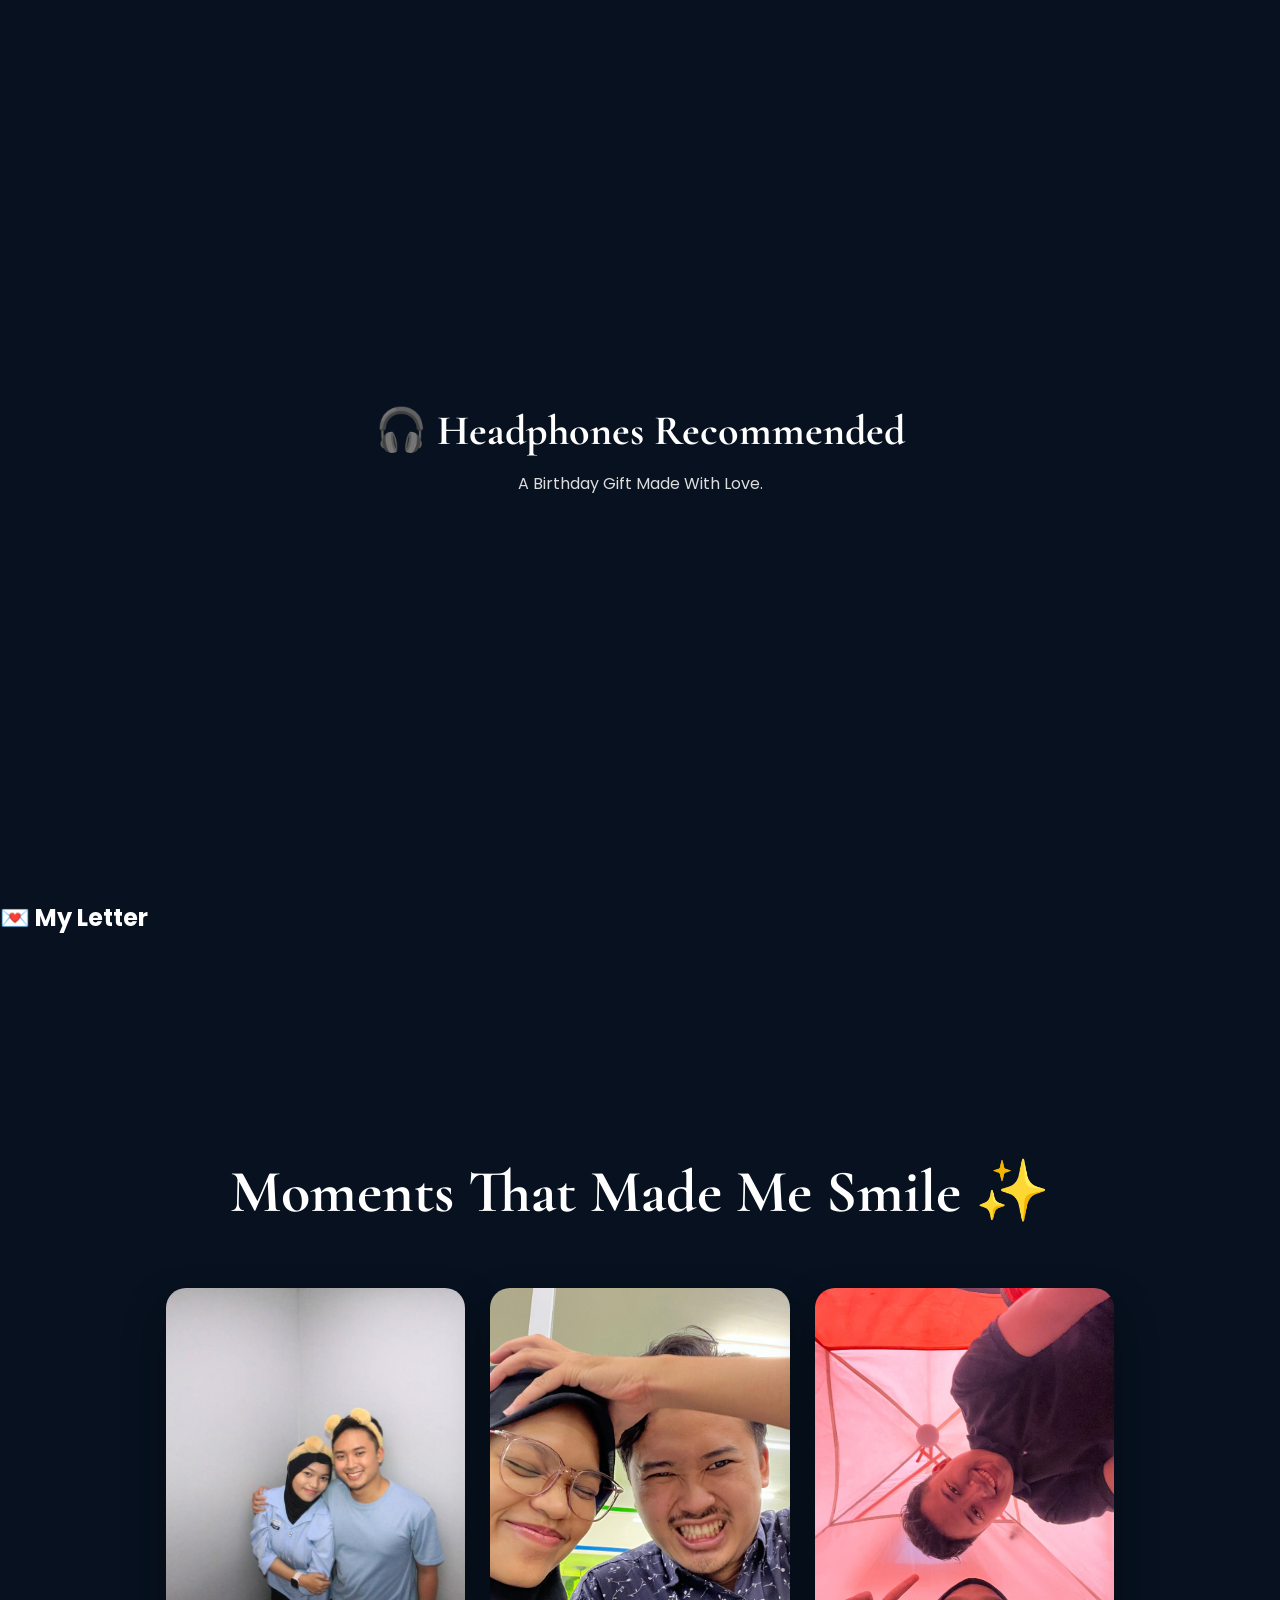
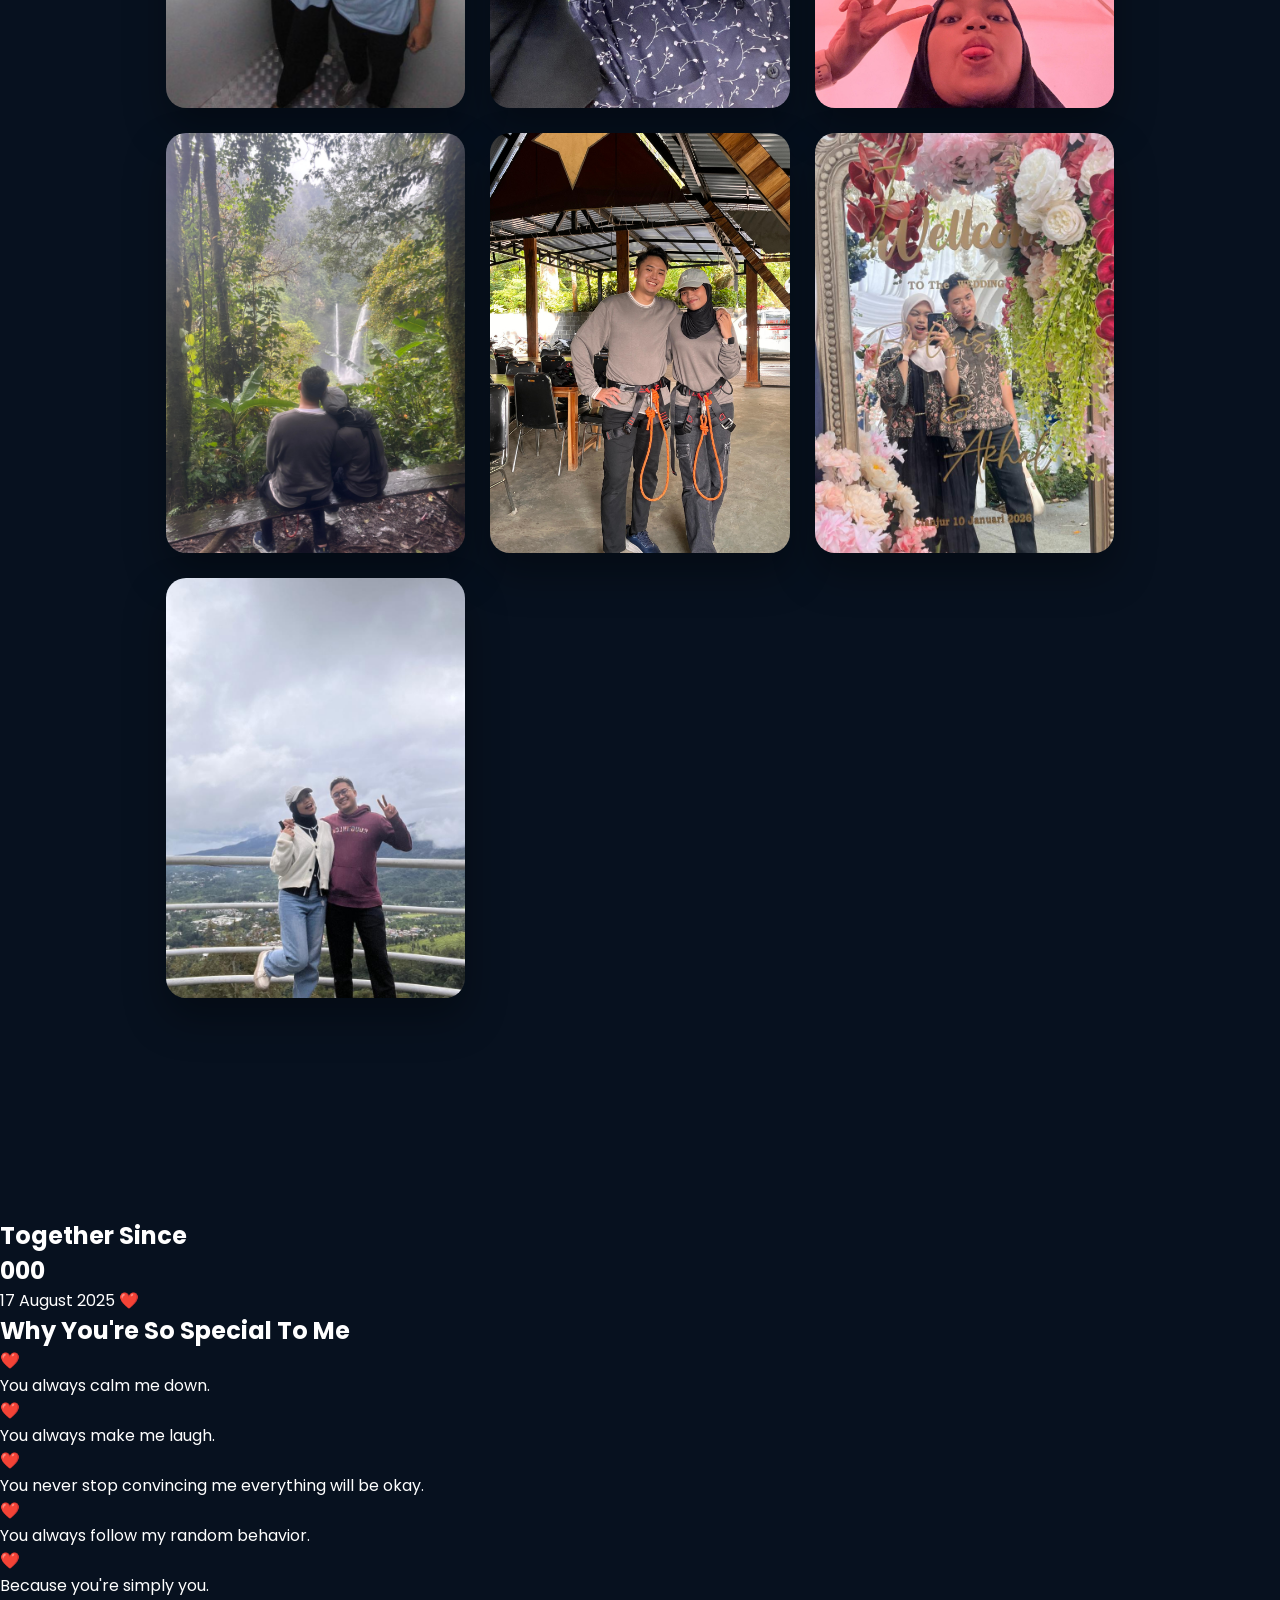
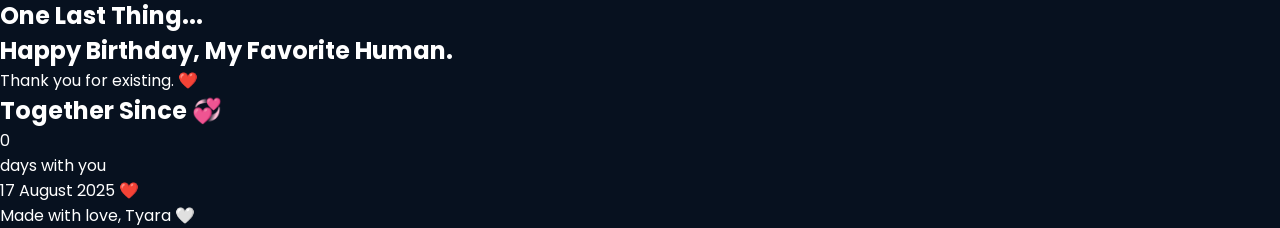
==== gift.html @ 4f413ab9 "Add password page" ====
<!DOCTYPE html>
<html lang="en">

<head>

<meta charset="UTF-8">

<meta name="viewport"
content="width=device-width, initial-scale=1.0">

<title>🎂 Happy Birthday, My Favorite Person</title>

<link rel="stylesheet" href="css/style.css">

<link rel="preconnect" href="https://fonts.googleapis.com">

<link rel="preconnect"
href="https://fonts.gstatic.com"
crossorigin>

<link href="https://fonts.googleapis.com/css2?family=Poppins:wght@300;400;500;700&family=Cormorant+Garamond:wght@400;600;700&display=swap"
rel="stylesheet">

</head>

<body>

<!-- LOADING -->

<div id="loader">

<h2>🎧 Headphones Recommended</h2>

<p>A Birthday Gift Made With Love.</p>

</div>

<!-- MUSIC -->

<audio id="music">

<source src="assets/music/birthday.mp3" type="audio/mpeg">

</audio>

<!-- HERO -->

<section class="hero">

<div id="stars"></div>

<div class="overlay"></div>

<div class="content">

<p class="mini">

FOR MY FAVORITE HUMAN

</p>

<h1>

Happy Birthday

<br>

<span>Cayaanggg ❤️</span>

</h1>

<p class="birthday">

21 July 2001

</p>

<p class="desc">

Today is all about celebrating

someone who makes

my world happier.

</p>

<button id="openBtn">

💌 Open My Birthday Gift

</button>

</div>

</section>

<!-- LETTER -->

<section id="letter">

<div class="letter-box">

<h2>

💌 My Letter

</h2>

<p id="typing"></p>

</div>

</section>

<!-- GALLERY -->

<section class="gallery reveal">

<h2>Moments That Made Me Smile ✨</h2>

<div class="gallery-grid">

<img src="assets/images/photo1.jpeg" onclick="openImage(this.src)">
<img src="assets/images/photo2.jpeg" onclick="openImage(this.src)">
<img src="assets/images/photo3.jpeg" onclick="openImage(this.src)">
<img src="assets/images/photo4.jpeg" onclick="openImage(this.src)">
<img src="assets/images/photo5.jpeg" onclick="openImage(this.src)">
<img src="assets/images/photo6.jpeg" onclick="openImage(this.src)">
<img src="assets/images/photo7.jpeg" onclick="openImage(this.src)">

</div>

</section>

<div id="lightbox">

<span onclick="closeImage()">&times;</span>

<img id="lightbox-img">

</div>

<!-- TOGETHER -->

<section id="together">

<h2>

Together Since

</h2>

<h1 id="days">

000

</h1>

<p>

17 August 2025 ❤️

</p>

</section>

<!-- REASONS -->

<section id="reasons">

<h2>

Why You're So Special To Me

</h2>

<div class="cards">

<div class="card">

❤️

<p>

You always calm me down.

</p>

</div>

<div class="card">

❤️

<p>

You always make me laugh.

</p>

</div>

<div class="card">

❤️

<p>

You never stop convincing me

everything will be okay.

</p>

</div>

<div class="card">

❤️

<p>

You always follow

my random behavior.

</p>

</div>

<div class="card">

❤️

<p>

Because you're simply you.

</p>

</div>

</div>

</section>

<!-- ENDING -->

<section id="ending">

<h2>

One Last Thing...

</h2>

<h1>

Happy Birthday,

My Favorite Human.

</h1>

<p>

Thank you

for existing.

❤️

</p>

<section class="love-counter">

    <h2>Together Since 💞</h2>

    <div class="counter-card">

        <div class="number" id="days">0</div>

        <p>days with you</p>

        <span>17 August 2025 ❤️</span>

    </div>

</section>

</section>

<footer>

Made with love,

Tyara 🤍

</footer>

<script src="js/script.js"></script>

</body>

</html>
---- css/style.css ----
/* =========================
   RESET
========================= */

*{
    margin:0;
    padding:0;
    box-sizing:border-box;
}

html{
    scroll-behavior:smooth;
}

body{
    background:#07111f;
    color:#fff;
    font-family:'Poppins',sans-serif;
    overflow-x:hidden;
}

/* =========================
   LOADER
========================= */

#loader{
    position:fixed;
    inset:0;
    background:#07111f;
    display:flex;
    flex-direction:column;
    justify-content:center;
    align-items:center;
    z-index:999;
    transition:.8s;
}

#loader h2{
    font-size:42px;
    font-family:'Cormorant Garamond',serif;
}

#loader p{
    margin-top:15px;
    color:#ddd;
}

/* =========================
   HERO
========================= */

.hero{

    position:relative;

    width:100%;

    height:100vh;

    display:flex;

    justify-content:center;

    align-items:center;

    text-align:center;

    background:
    linear-gradient(rgba(7,17,31,.78),
    rgba(7,17,31,.88)),
    url("../assets/images/hero.jpg");

    background-size:cover;

    background-position:center;

}

#stars{

    position:absolute;

    inset:0;

    background-image:
    radial-gradient(white 1px, transparent 1px);

    background-size:38px 38px;

    opacity:.18;

}

.overlay{

    position:absolute;

    inset:0;

    backdrop-filter:blur(2px);

}

.content{

    position:relative;

    z-index:5;

    max-width:850px;

    padding:20px;

}

.mini{

    letter-spacing:7px;

    color:#ccc;

    font-size:14px;

}

.content h1{

    font-size:82px;

    margin-top:25px;

    font-family:'Cormorant Garamond',serif;

    line-height:1.1;

}

.content span{

    color:#ffd7e8;

}

.birthday{

    margin-top:20px;

    color:#ddd;

    font-size:20px;

}

.desc{

    margin-top:25px;

    line-height:1.8;

    font-size:20px;

    color:#efefef;

}

button{

    margin-top:50px;

    border:none;

    padding:18px 55px;

    border-radius:999px;

    cursor:pointer;

    font-size:18px;

    transition:.35s;

}

button:hover{

    transform:translateY(-6px);

}

/* ==========================
   GALLERY
========================== */

.gallery{
    width:90%;
    max-width:1200px;
    margin:100px auto;
}

.gallery h2{
    text-align:center;
    margin-bottom:60px;
}

.letter h2{
    text-align:center;

    section{

padding:120px 8%;

}
}

.gallery-grid{

display:grid;

grid-template-columns:repeat(auto-fit,minmax(280px,1fr));

gap:25px;

max-width:1300px;

margin:auto;

}

.gallery-grid img{

width:100%;

aspect-ratio:3/4;

object-fit:cover;

border-radius:24px;

transition:.45s;

cursor:pointer;

box-shadow:0 15px 40px rgba(0,0,0,.35);

}

.gallery-grid img:hover{

transform:translateY(-12px) scale(1.03);

box-shadow:0 25px 60px rgba(255,182,193,.35);

}

/* ======================
MOVIE GALLERY
====================== */

.gallery{

padding:120px 8%;

}

.gallery h2{

text-align:center;

font-size:60px;

margin-bottom:60px;

font-family:'Cormorant Garamond',serif;

}

.gallery-grid{

display:grid;

grid-template-columns:repeat(auto-fit,minmax(280px,1fr));

gap:25px;

}

.gallery-grid img{

width:100%;

height:420px;

object-fit:cover;

border-radius:20px;

cursor:pointer;

transition:.45s;

box-shadow:0 20px 40px rgba(0,0,0,.35);

}

.gallery-grid img:hover{

transform:scale(1.08);

box-shadow:0 30px 70px rgba(255,192,203,.35);

}

/* Lightbox */

#lightbox{

display:none;

position:fixed;

inset:0;

background:rgba(0,0,0,.92);

justify-content:center;

align-items:center;

z-index:9999;

backdrop-filter:blur(12px);

}

#lightbox img{

max-width:85%;

max-height:85%;

border-radius:20px;

box-shadow:0 20px 80px rgba(255,255,255,.15);

animation:zoom .4s;

}

#lightbox span{

position:absolute;

top:40px;

right:70px;

font-size:60px;

cursor:pointer;

color:white;

}

@keyframes zoom{

from{

transform:scale(.7);

opacity:0;

}

to{

transform:scale(1);

opacity:1;

}

}

.reveal{

opacity:0;

transform:translateY(70px);

transition:1s;

}

.reveal.active{

opacity:1;

transform:translateY(0);

}
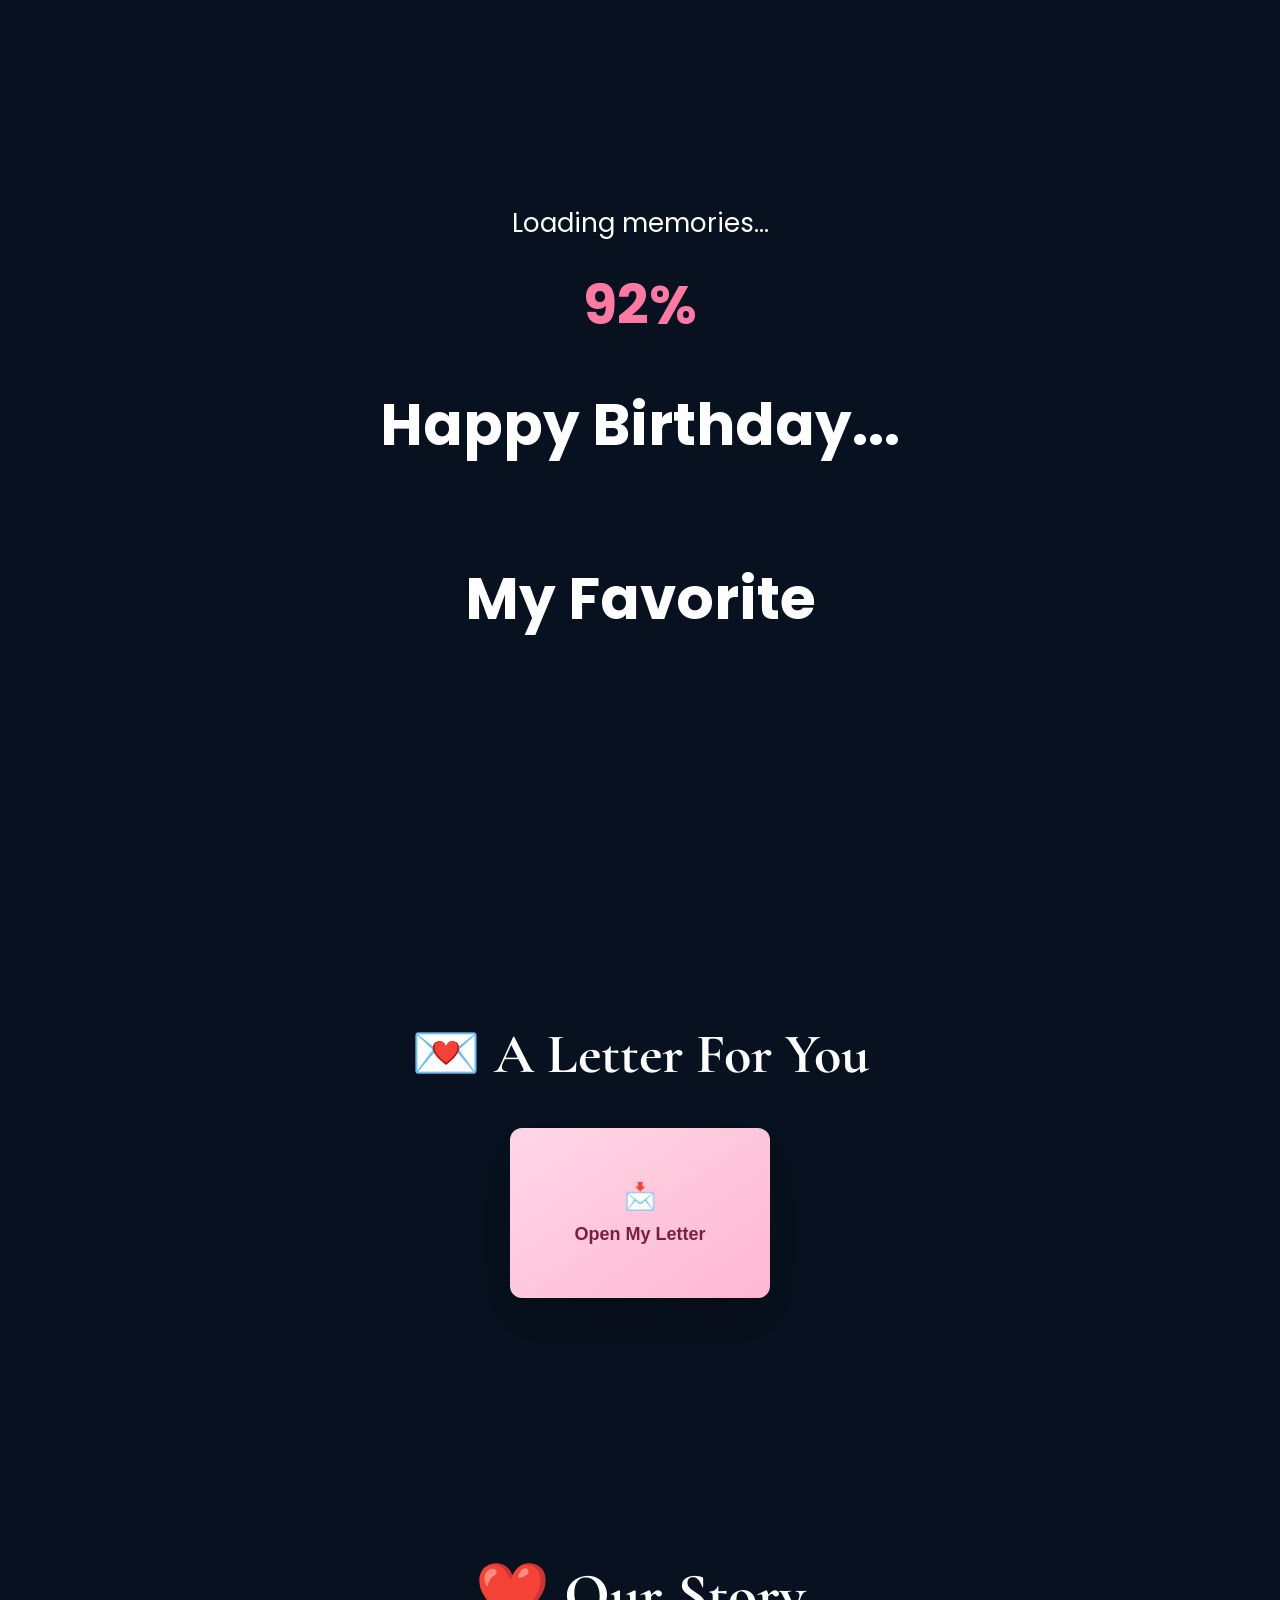
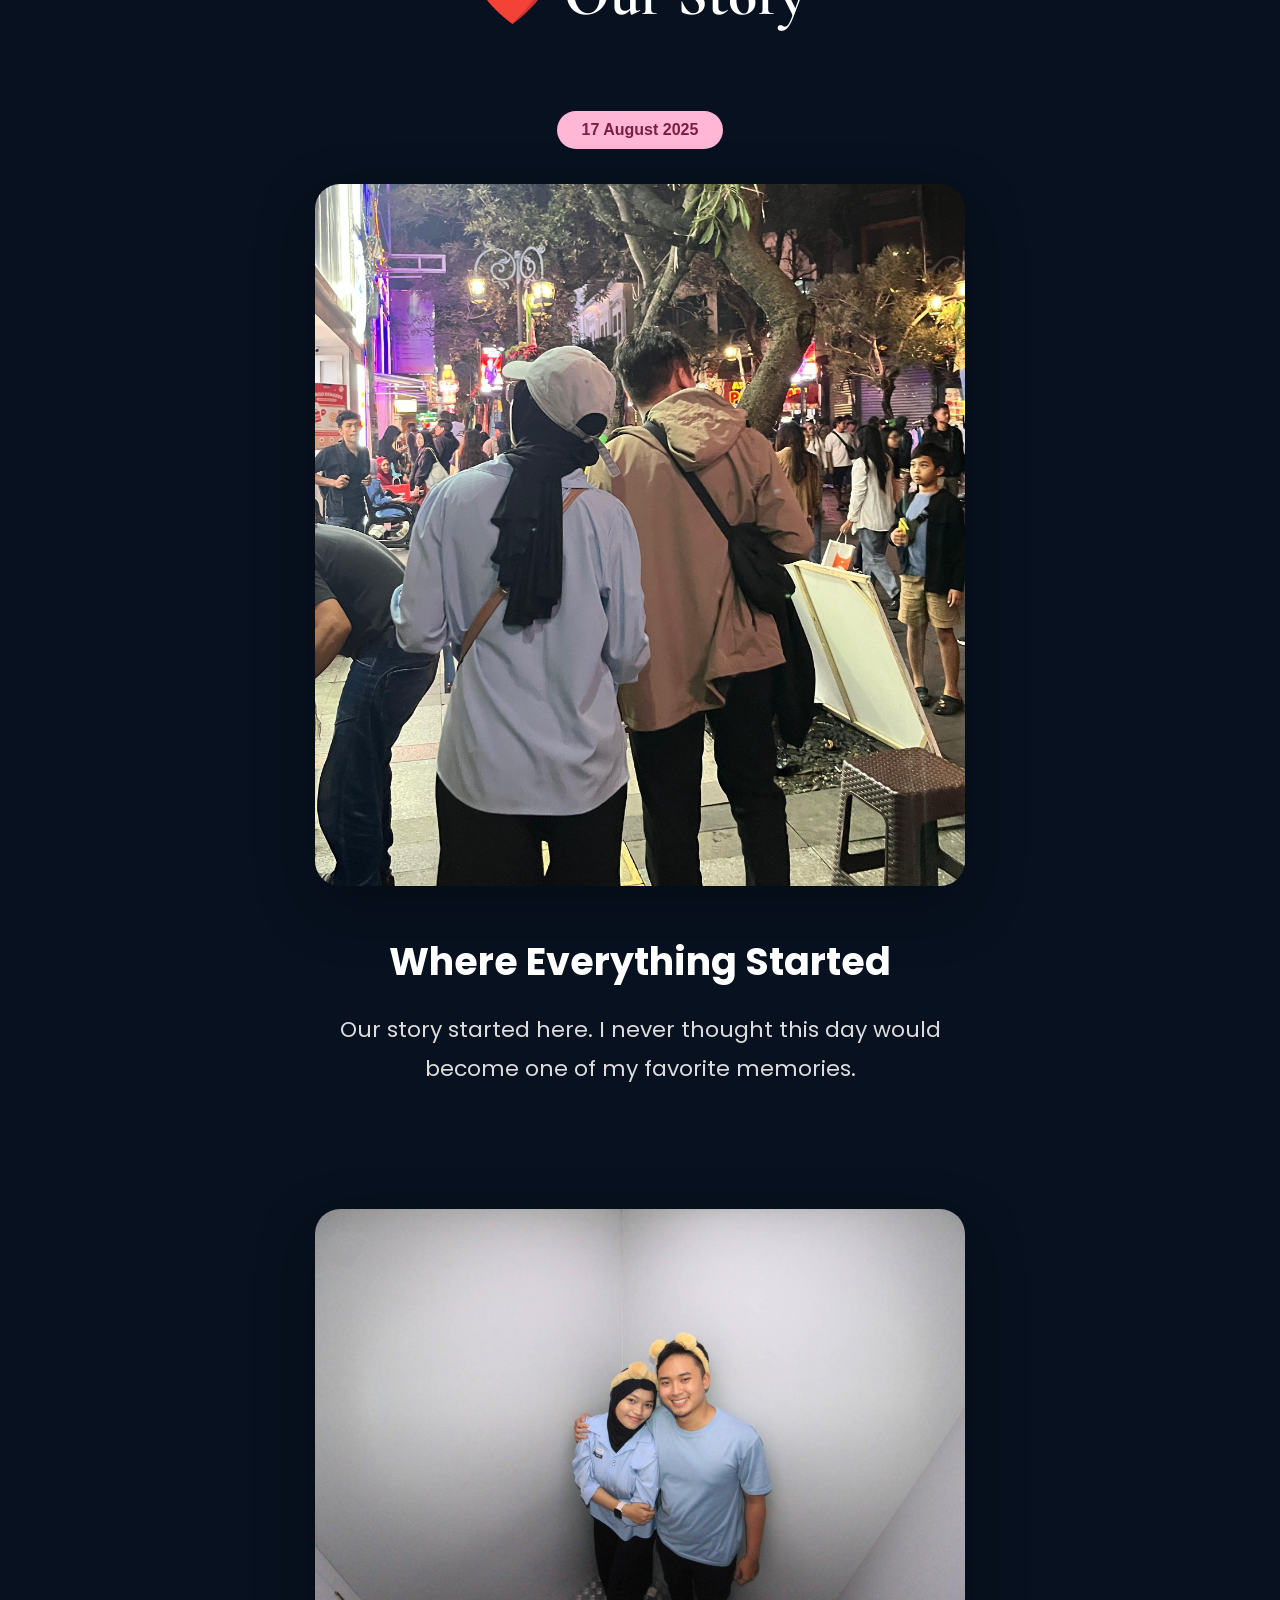
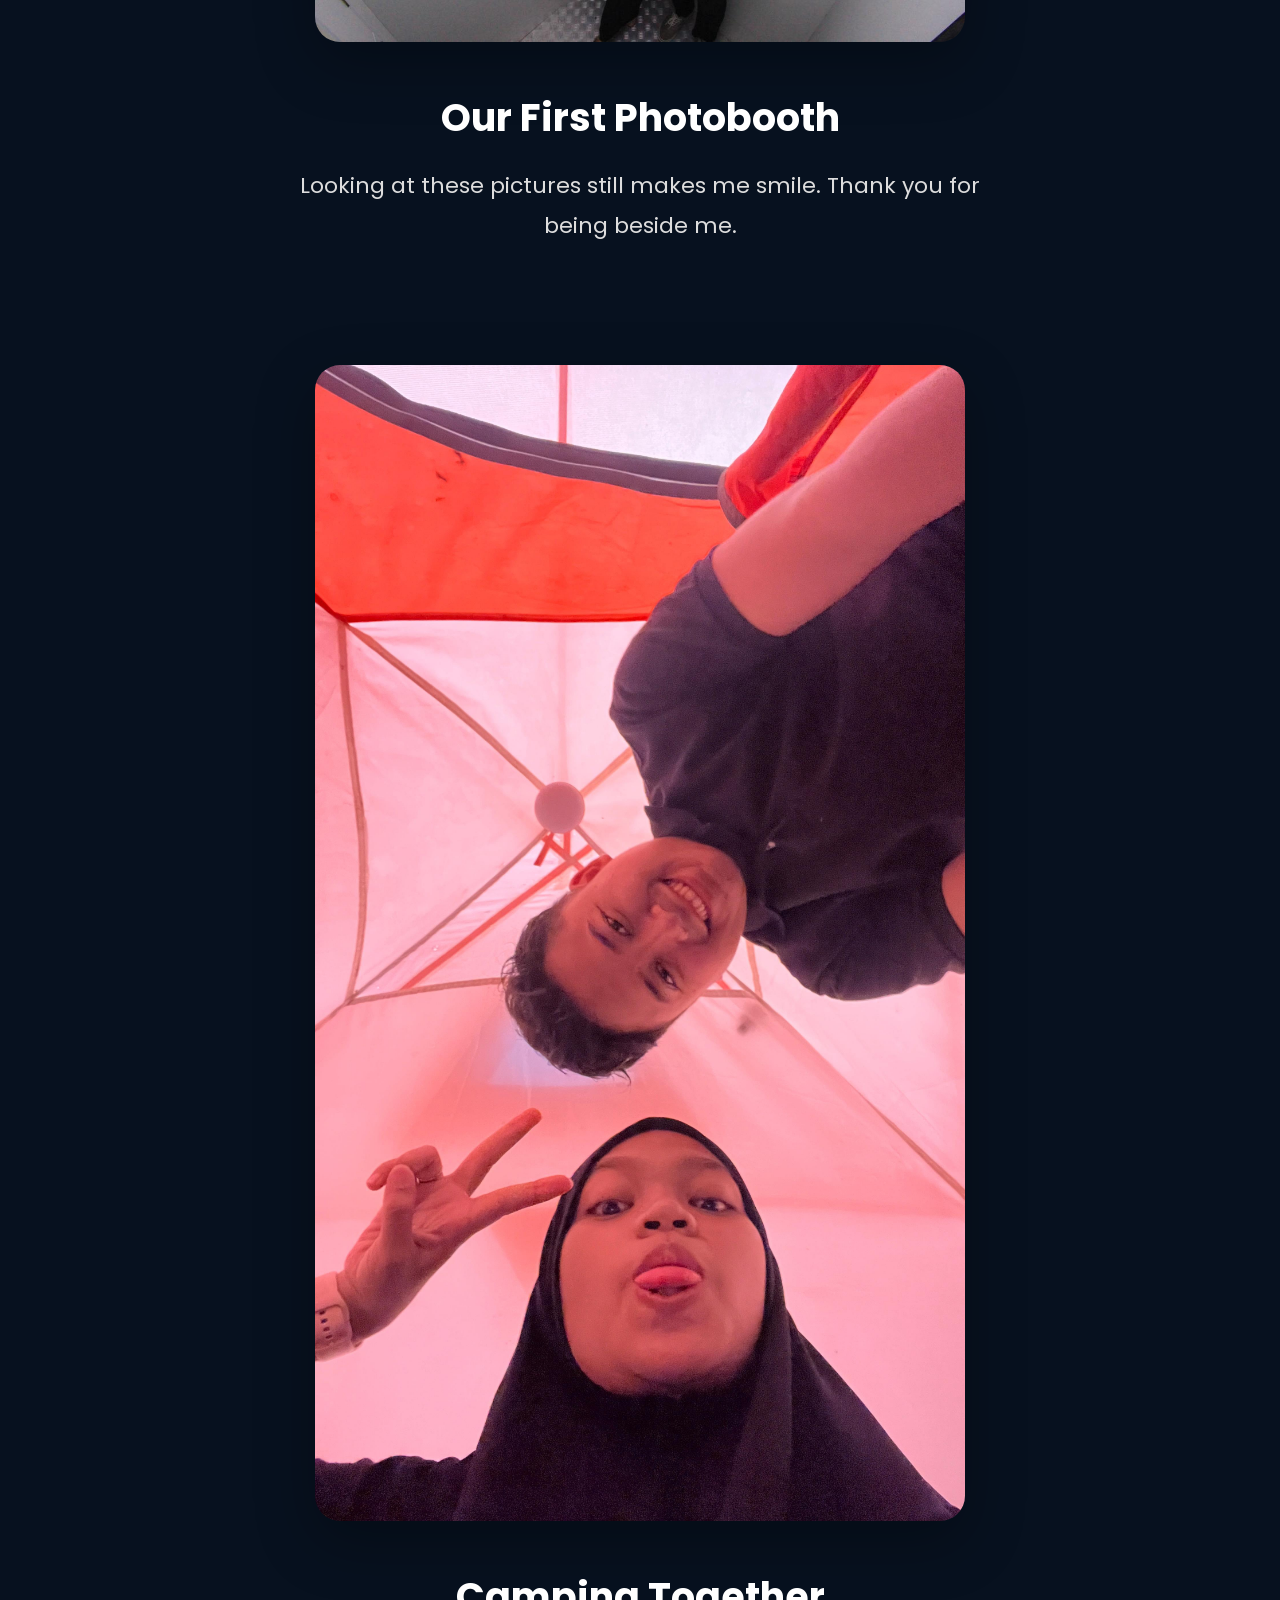
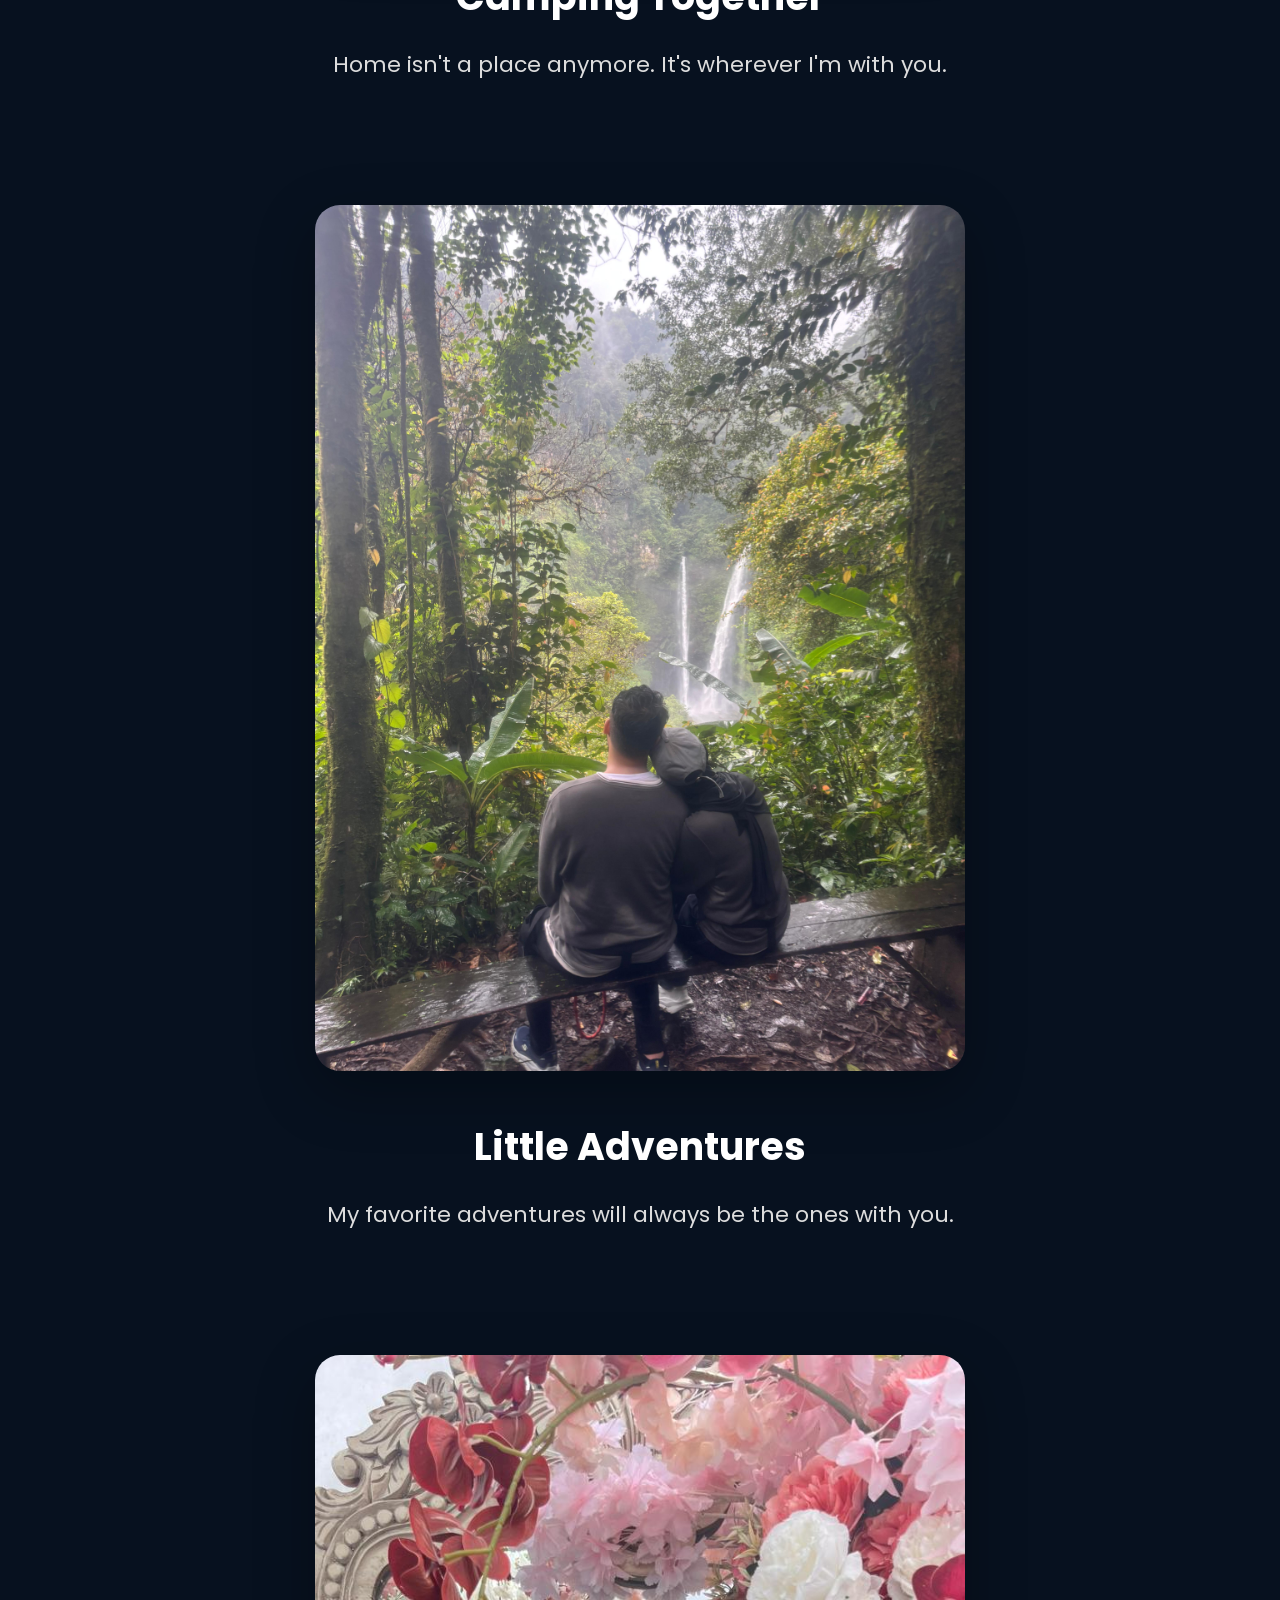
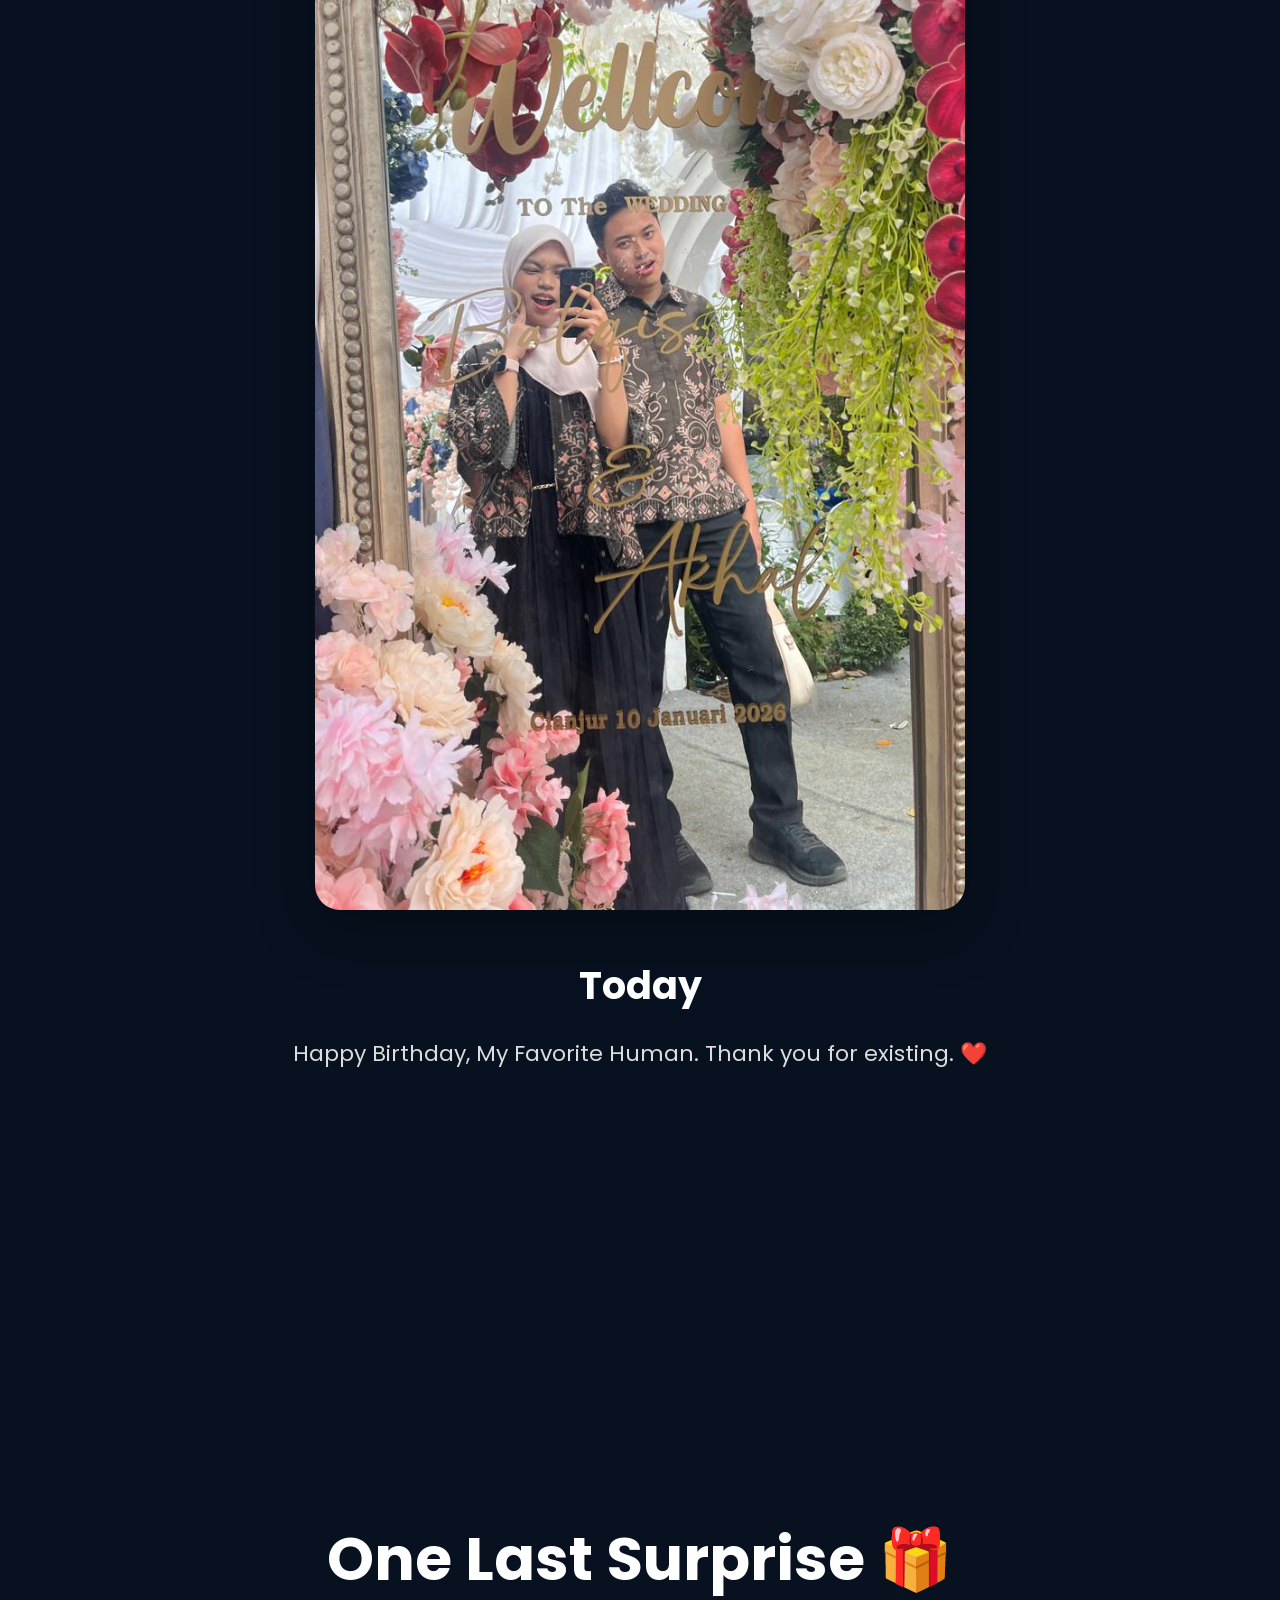
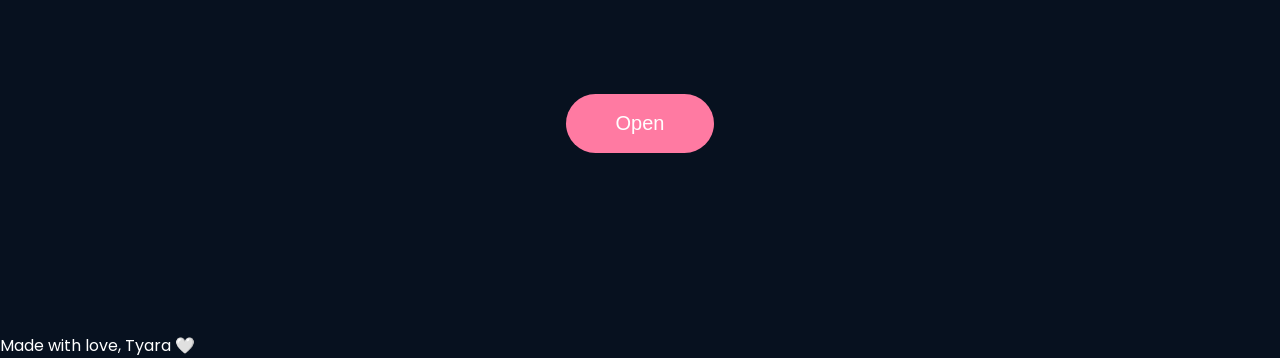
==== commit 2ad37fbb: "Final birthday website" ====
--- a/gift.html
+++ b/gift.html
@@ -25,6 +25,24 @@
 
 <body>
 
+<div id="intro">
+
+    <div class="intro-content">
+
+        <div id="loadingText">Loading memories...</div>
+
+        <div id="loadingPercent">0%</div>
+
+        <h1 id="typing"></h1>
+
+        <p id="subtitle">
+            I hope this little website can make you smile today ❤️
+        </p>
+
+    </div>
+
+</div>
+
 <!-- LOADING -->
 
 <div id="loader">
@@ -97,195 +115,147 @@
 
 <!-- LETTER -->
 
-<section id="letter">
-
-<div class="letter-box">
+<section id="letter" class="reveal">
+
+    <h2>💌 A Letter For You</h2>
+
+    <div class="envelope" onclick="openLetter()">
+
+        <div class="envelope-front">
+            📩
+            <p>Open My Letter</p>
+        </div>
+
+    </div>
+
+    <div class="letter-paper" id="letterPaper">
+
+        <p id="typingLetter"></p>
+
+        <div class="signature">
+            <br><br>
+            With all my love,<br>
+            <strong>Tyara 🤍</strong>
+        </div>
+
+    </div>
+
+</section>
+
+<!-- GALLERY -->
+
+<section id="story" class="reveal">
+
+    <h2>❤️ Our Story</h2>
+
+    <div class="story-item">
+
+        <div class="story-date">
+            17 August 2025
+        </div>
+
+        <img src="assets/images/photo2.jpeg">
+
+        <h3>Where Everything Started</h3>
+
+        <p>
+            Our story started here.
+            I never thought this day would become one of my favorite memories.
+        </p>
+
+    </div>
+
+    <div class="story-item">
+
+        <img src="assets/images/photo1.jpeg">
+
+        <h3>Our First Photobooth</h3>
+
+        <p>
+            Looking at these pictures still makes me smile.
+            Thank you for being beside me.
+        </p>
+
+    </div>
+
+    <div class="story-item">
+
+        <img src="assets/images/photo3.jpeg">
+
+        <h3>Camping Together</h3>
+
+        <p>
+            Home isn't a place anymore.
+            It's wherever I'm with you.
+        </p>
+
+    </div>
+
+    <div class="story-item">
+
+        <img src="assets/images/photo4.jpeg">
+
+        <h3>Little Adventures</h3>
+
+        <p>
+            My favorite adventures
+            will always be the ones with you.
+        </p>
+
+    </div>
+
+    <div class="story-item">
+
+        <img src="assets/images/photo6.jpeg">
+
+        <h3>Today</h3>
+
+        <p>
+
+            Happy Birthday,
+            My Favorite Human.
+
+            Thank you
+            for existing.
+
+            ❤️
+
+        </p>
+
+    </div>
+
+</section>
+
+<!-- ENDING -->
+
+<section id="ending" class="reveal">
 
 <h2>
 
-💌 My Letter
+One Last Surprise
+
+🎁
 
 </h2>
 
-<p id="typing"></p>
-
-</div>
-
-</section>
-
-<!-- GALLERY -->
-
-<section class="gallery reveal">
-
-<h2>Moments That Made Me Smile ✨</h2>
-
-<div class="gallery-grid">
-
-<img src="assets/images/photo1.jpeg" onclick="openImage(this.src)">
-<img src="assets/images/photo2.jpeg" onclick="openImage(this.src)">
-<img src="assets/images/photo3.jpeg" onclick="openImage(this.src)">
-<img src="assets/images/photo4.jpeg" onclick="openImage(this.src)">
-<img src="assets/images/photo5.jpeg" onclick="openImage(this.src)">
-<img src="assets/images/photo6.jpeg" onclick="openImage(this.src)">
-<img src="assets/images/photo7.jpeg" onclick="openImage(this.src)">
-
-</div>
-
-</section>
-
-<div id="lightbox">
-
-<span onclick="closeImage()">&times;</span>
-
-<img id="lightbox-img">
-
-</div>
-
-<!-- TOGETHER -->
-
-<section id="together">
-
-<h2>
-
-Together Since
-
-</h2>
-
-<h1 id="days">
-
-000
-
-</h1>
-
-<p>
-
-17 August 2025 ❤️
-
-</p>
-
-</section>
-
-<!-- REASONS -->
-
-<section id="reasons">
-
-<h2>
-
-Why You're So Special To Me
-
-</h2>
-
-<div class="cards">
-
-<div class="card">
-
-❤️
-
-<p>
-
-You always calm me down.
-
-</p>
-
-</div>
-
-<div class="card">
-
-❤️
-
-<p>
-
-You always make me laugh.
-
-</p>
-
-</div>
-
-<div class="card">
-
-❤️
-
-<p>
-
-You never stop convincing me
-
-everything will be okay.
-
-</p>
-
-</div>
-
-<div class="card">
-
-❤️
-
-<p>
-
-You always follow
-
-my random behavior.
-
-</p>
-
-</div>
-
-<div class="card">
-
-❤️
-
-<p>
-
-Because you're simply you.
-
-</p>
-
-</div>
-
-</div>
-
-</section>
-
-<!-- ENDING -->
-
-<section id="ending">
-
-<h2>
-
-One Last Thing...
-
-</h2>
-
-<h1>
-
-Happy Birthday,
-
-My Favorite Human.
-
-</h1>
-
-<p>
-
-Thank you
-
-for existing.
-
-❤️
-
-</p>
-
-<section class="love-counter">
-
-    <h2>Together Since 💞</h2>
-
-    <div class="counter-card">
-
-        <div class="number" id="days">0</div>
-
-        <p>days with you</p>
-
-        <span>17 August 2025 ❤️</span>
-
-    </div>
+<button id="endingButton">
+
+Open
+
+</button>
+
+</section>
+
+<div id="endingMovie">
+
+<div class="movieText">
+
+<p id="movieTyping"></p>
+
+</div>
+
+</div>
+
 
 </section>
 
--- a/css/style.css
+++ b/css/style.css
@@ -398,4 +398,455 @@
 
 transform:translateY(0);
 
+}
+
+#loadingScreen{
+
+position:fixed;
+top:0;
+left:0;
+width:100%;
+height:100%;
+
+background:#08111f;
+
+display:flex;
+justify-content:center;
+align-items:center;
+
+z-index:9999;
+
+opacity:0;
+visibility:hidden;
+
+transition:1s;
+
+}
+
+#loadingScreen.show{
+
+opacity:1;
+visibility:visible;
+
+}
+
+.loading-content{
+
+text-align:center;
+color:white;
+
+animation:fadeUp 1.2s ease;
+
+}
+
+.loading-content h1{
+
+font-size:70px;
+margin-bottom:20px;
+
+}
+
+.loading-content h2{
+
+font-size:40px;
+margin-bottom:15px;
+
+}
+
+.loading-content p{
+
+font-size:20px;
+color:#d8d8d8;
+
+}
+
+@keyframes fadeUp{
+
+from{
+
+opacity:0;
+transform:translateY(30px);
+
+}
+
+to{
+
+opacity:1;
+transform:translateY(0);
+
+}
+
+}
+
+#intro{
+
+position:fixed;
+top:0;
+left:0;
+
+width:100%;
+height:100%;
+
+background:#08111f;
+
+display:flex;
+justify-content:center;
+align-items:center;
+
+z-index:9999;
+
+transition:1s;
+
+}
+
+.intro-content{
+
+text-align:center;
+
+}
+
+#typing{
+
+font-size:58px;
+color:white;
+font-weight:700;
+white-space:pre-line;
+
+}
+
+#subtitle{
+
+margin-top:25px;
+font-size:20px;
+color:#d7d7d7;
+
+opacity:0;
+
+transition:1s;
+
+}
+
+#loadingText{
+
+font-size:26px;
+color:#ffffff;
+margin-bottom:20px;
+
+}
+
+#loadingPercent{
+
+font-size:55px;
+font-weight:bold;
+color:#ff7aa2;
+margin-bottom:35px;
+
+}
+
+/* ==========================
+   LETTER
+========================== */
+
+#letter{
+
+padding:120px 8%;
+text-align:center;
+
+}
+
+#letter h2{
+
+font-size:56px;
+margin-bottom:40px;
+font-family:'Cormorant Garamond',serif;
+
+}
+
+.envelope{
+
+width:260px;
+height:170px;
+
+margin:auto;
+
+background:linear-gradient(145deg,#ffd6e5,#ffb8d2);
+
+border-radius:12px;
+
+display:flex;
+justify-content:center;
+align-items:center;
+
+cursor:pointer;
+
+transition:.4s;
+
+box-shadow:0 20px 50px rgba(0,0,0,.25);
+
+}
+
+.envelope:hover{
+
+transform:translateY(-10px) scale(1.05);
+
+}
+
+.envelope-front{
+
+font-size:26px;
+
+color:#7b1f42;
+
+font-weight:600;
+
+}
+
+.envelope-front p{
+
+margin-top:12px;
+
+font-size:18px;
+
+color:#7b1f42;
+
+}
+
+.letter-paper{
+
+display:none;
+
+margin:60px auto;
+
+max-width:850px;
+
+background:white;
+
+color:#444;
+
+padding:60px;
+
+border-radius:25px;
+
+text-align:left;
+
+line-height:2;
+
+font-size:20px;
+
+box-shadow:0 20px 60px rgba(0,0,0,.25);
+
+animation:slideUp .8s;
+
+}
+
+.signature{
+
+text-align:right;
+
+font-family:'Cormorant Garamond',serif;
+
+font-size:28px;
+
+color:#d46b96;
+
+}
+
+@keyframes slideUp{
+
+from{
+
+opacity:0;
+transform:translateY(80px);
+
+}
+
+to{
+
+opacity:1;
+transform:translateY(0);
+
+}
+
+}
+
+/* ==========================
+   OUR STORY
+========================== */
+
+#story{
+
+padding:140px 8%;
+
+max-width:900px;
+
+margin:auto;
+
+}
+
+#story h2{
+
+text-align:center;
+
+font-size:60px;
+
+margin-bottom:80px;
+
+font-family:'Cormorant Garamond',serif;
+
+}
+
+.story-item{
+
+margin-bottom:120px;
+
+text-align:center;
+
+}
+
+.story-date{
+
+display:inline-block;
+
+padding:10px 25px;
+
+background:#ffb7d5;
+
+color:#7b1f42;
+
+border-radius:50px;
+
+margin-bottom:35px;
+
+font-weight:600;
+
+}
+
+.story-item img{
+
+width:100%;
+
+max-width:650px;
+
+border-radius:25px;
+
+box-shadow:0 20px 60px rgba(0,0,0,.3);
+
+transition:.4s;
+
+}
+
+.story-item img:hover{
+
+transform:scale(1.03);
+
+}
+
+.story-item h3{
+
+margin-top:40px;
+
+font-size:38px;
+
+}
+
+.story-item p{
+
+margin-top:20px;
+
+font-size:22px;
+
+line-height:1.8;
+
+color:#ddd;
+
+max-width:700px;
+
+margin-left:auto;
+
+margin-right:auto;
+
+}
+
+/* ==========================
+ENDING MOVIE
+========================== */
+
+#ending{
+
+padding:180px 20px;
+
+text-align:center;
+
+}
+
+#ending h2{
+
+font-size:60px;
+
+margin-bottom:40px;
+
+}
+
+#endingButton{
+
+padding:18px 50px;
+
+font-size:20px;
+
+border:none;
+
+border-radius:50px;
+
+cursor:pointer;
+
+background:#ff7aa2;
+
+color:white;
+
+transition:.4s;
+
+}
+
+#endingButton:hover{
+
+transform:scale(1.05);
+
+}
+
+#endingMovie{
+
+position:fixed;
+
+top:0;
+left:0;
+
+width:100%;
+height:100%;
+
+background:#08111f;
+
+display:none;
+
+justify-content:center;
+
+align-items:center;
+
+z-index:99999;
+
+padding:40px;
+
+}
+
+.movieText{
+
+max-width:800px;
+
+text-align:center;
+
+font-size:40px;
+
+line-height:2;
+
+color:white;
+
 }
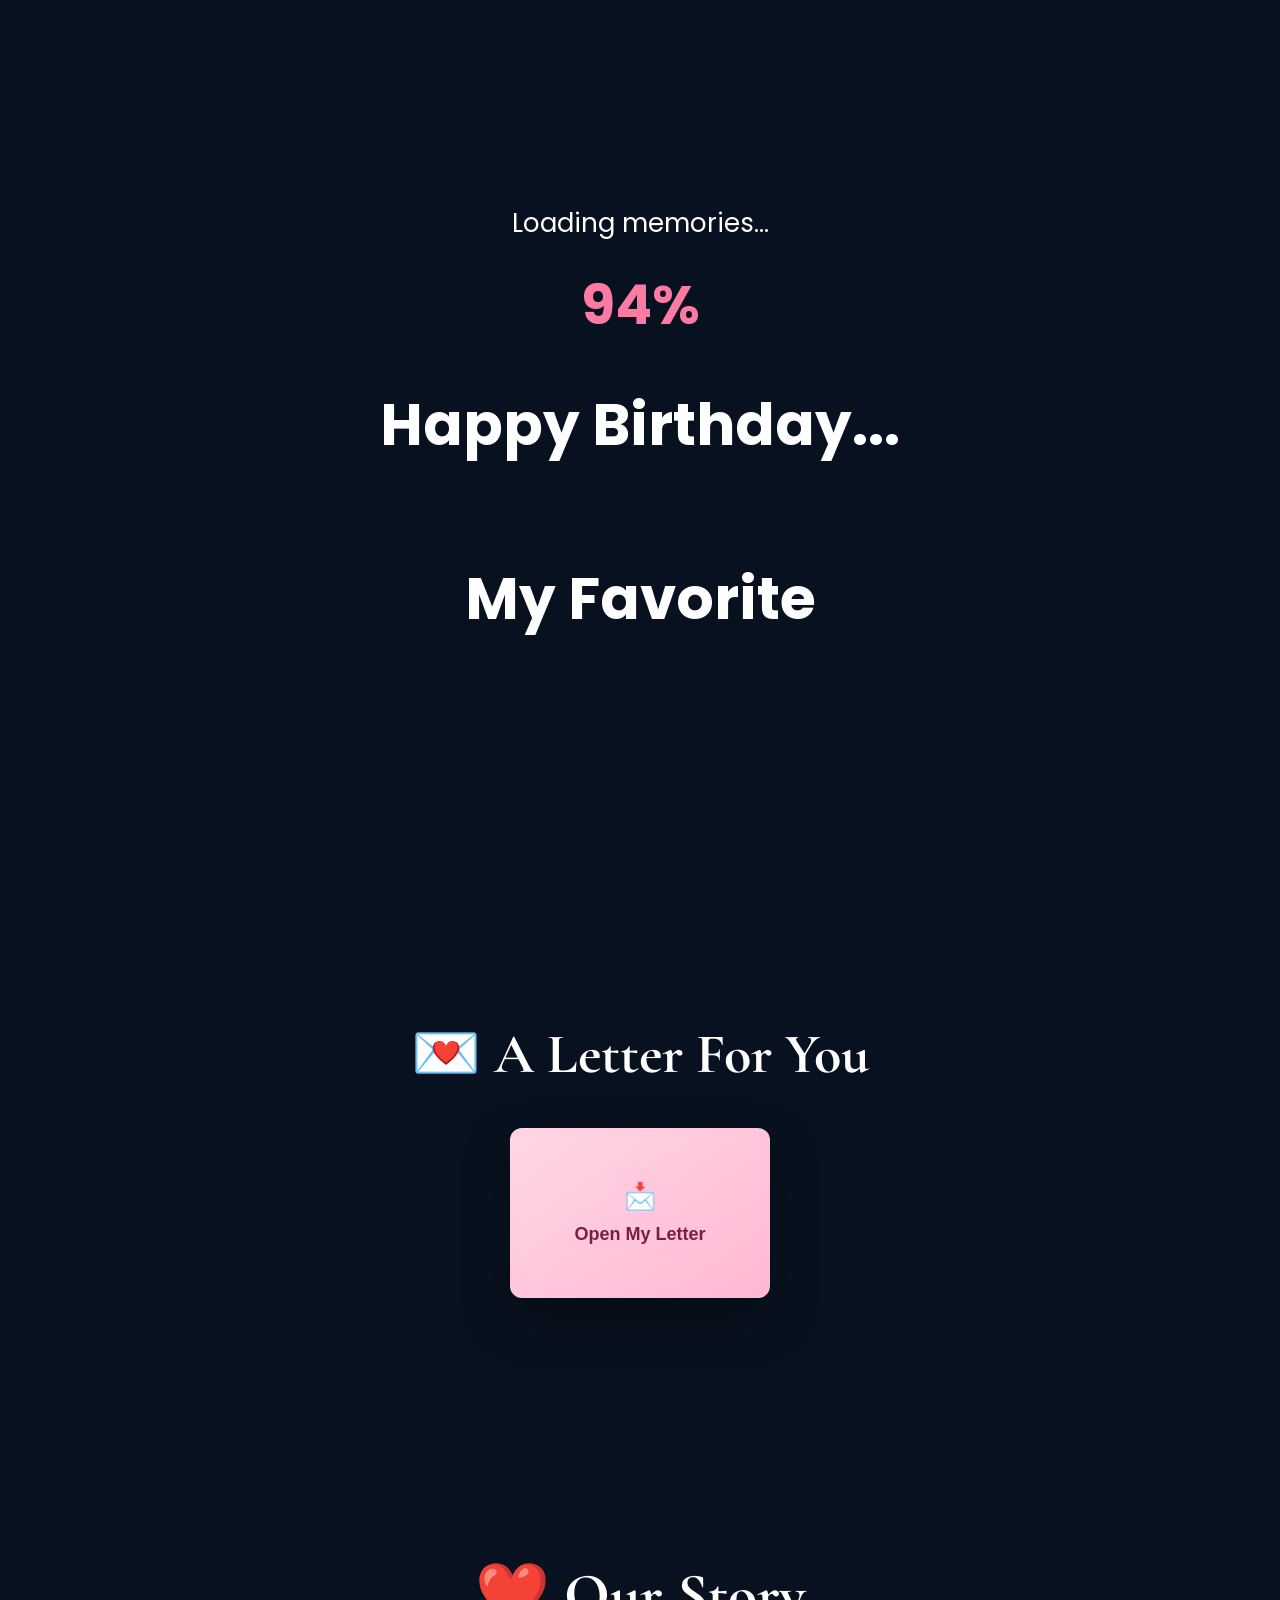
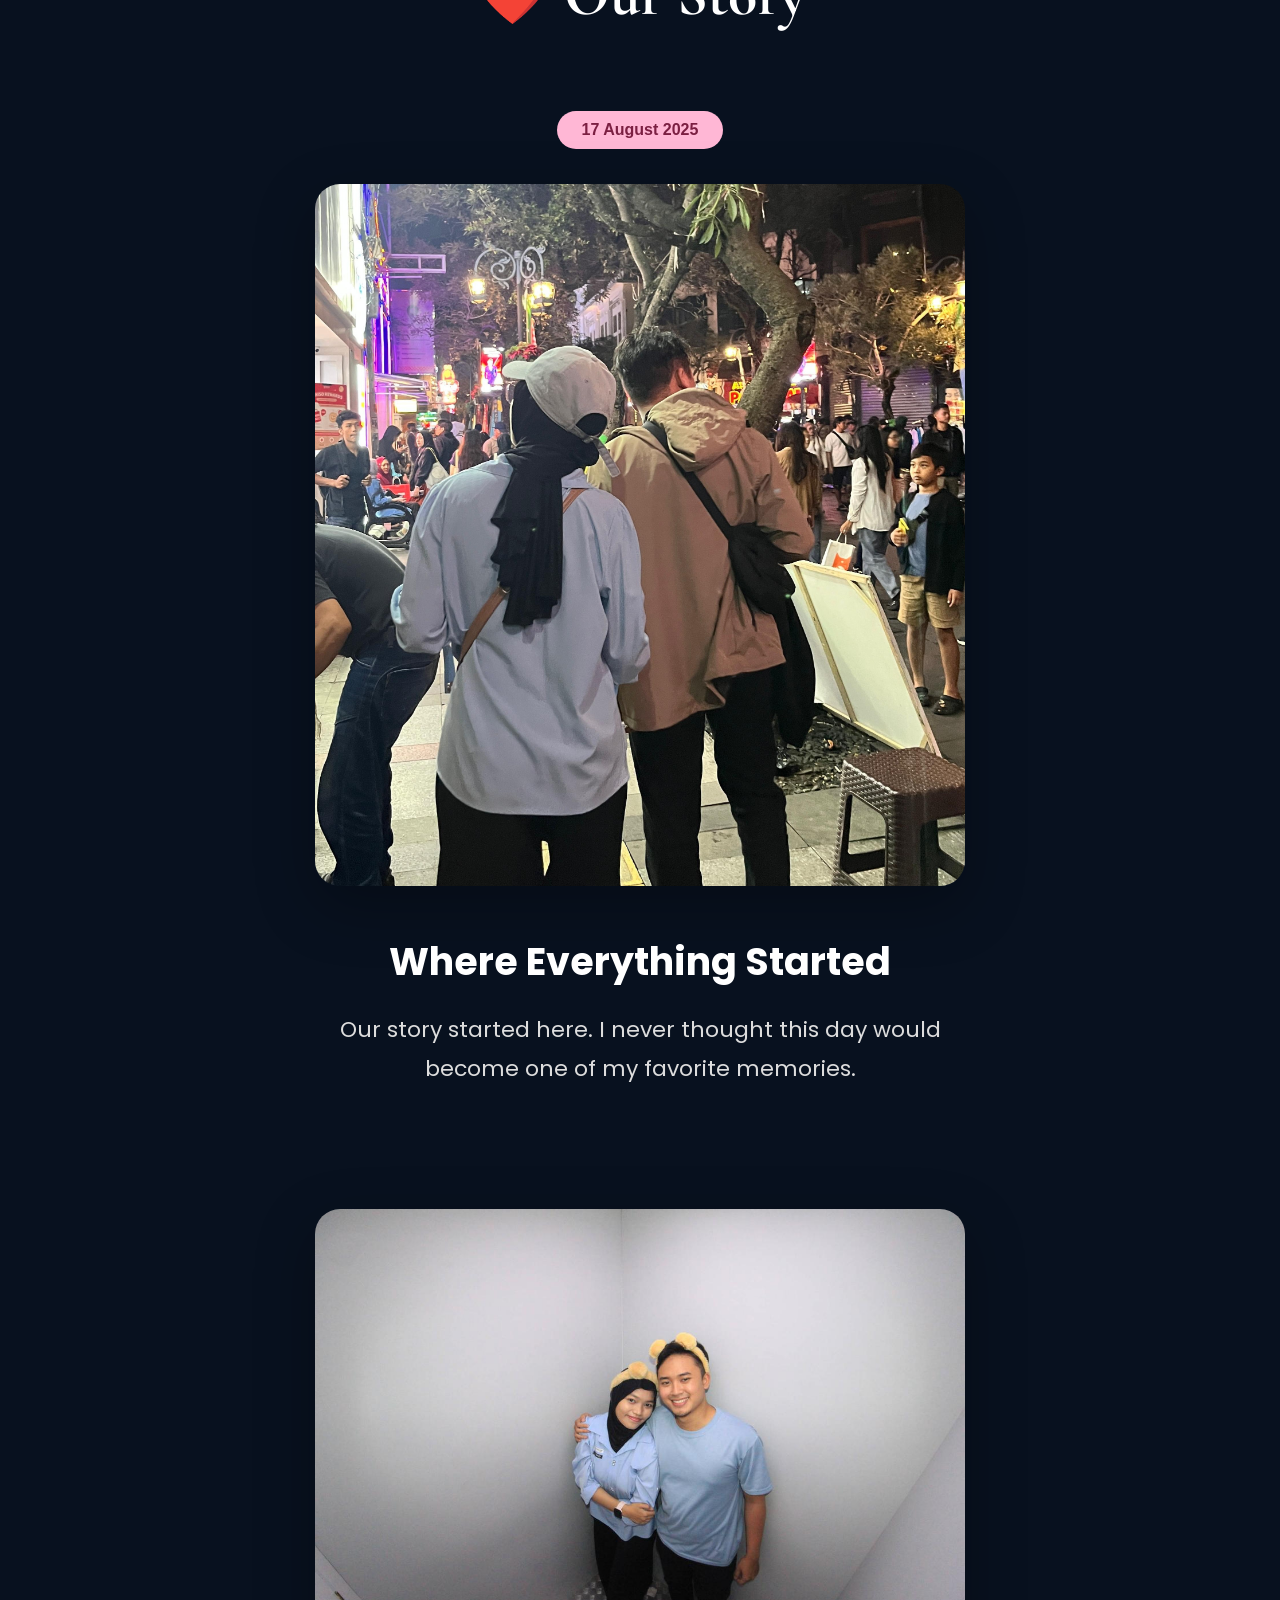
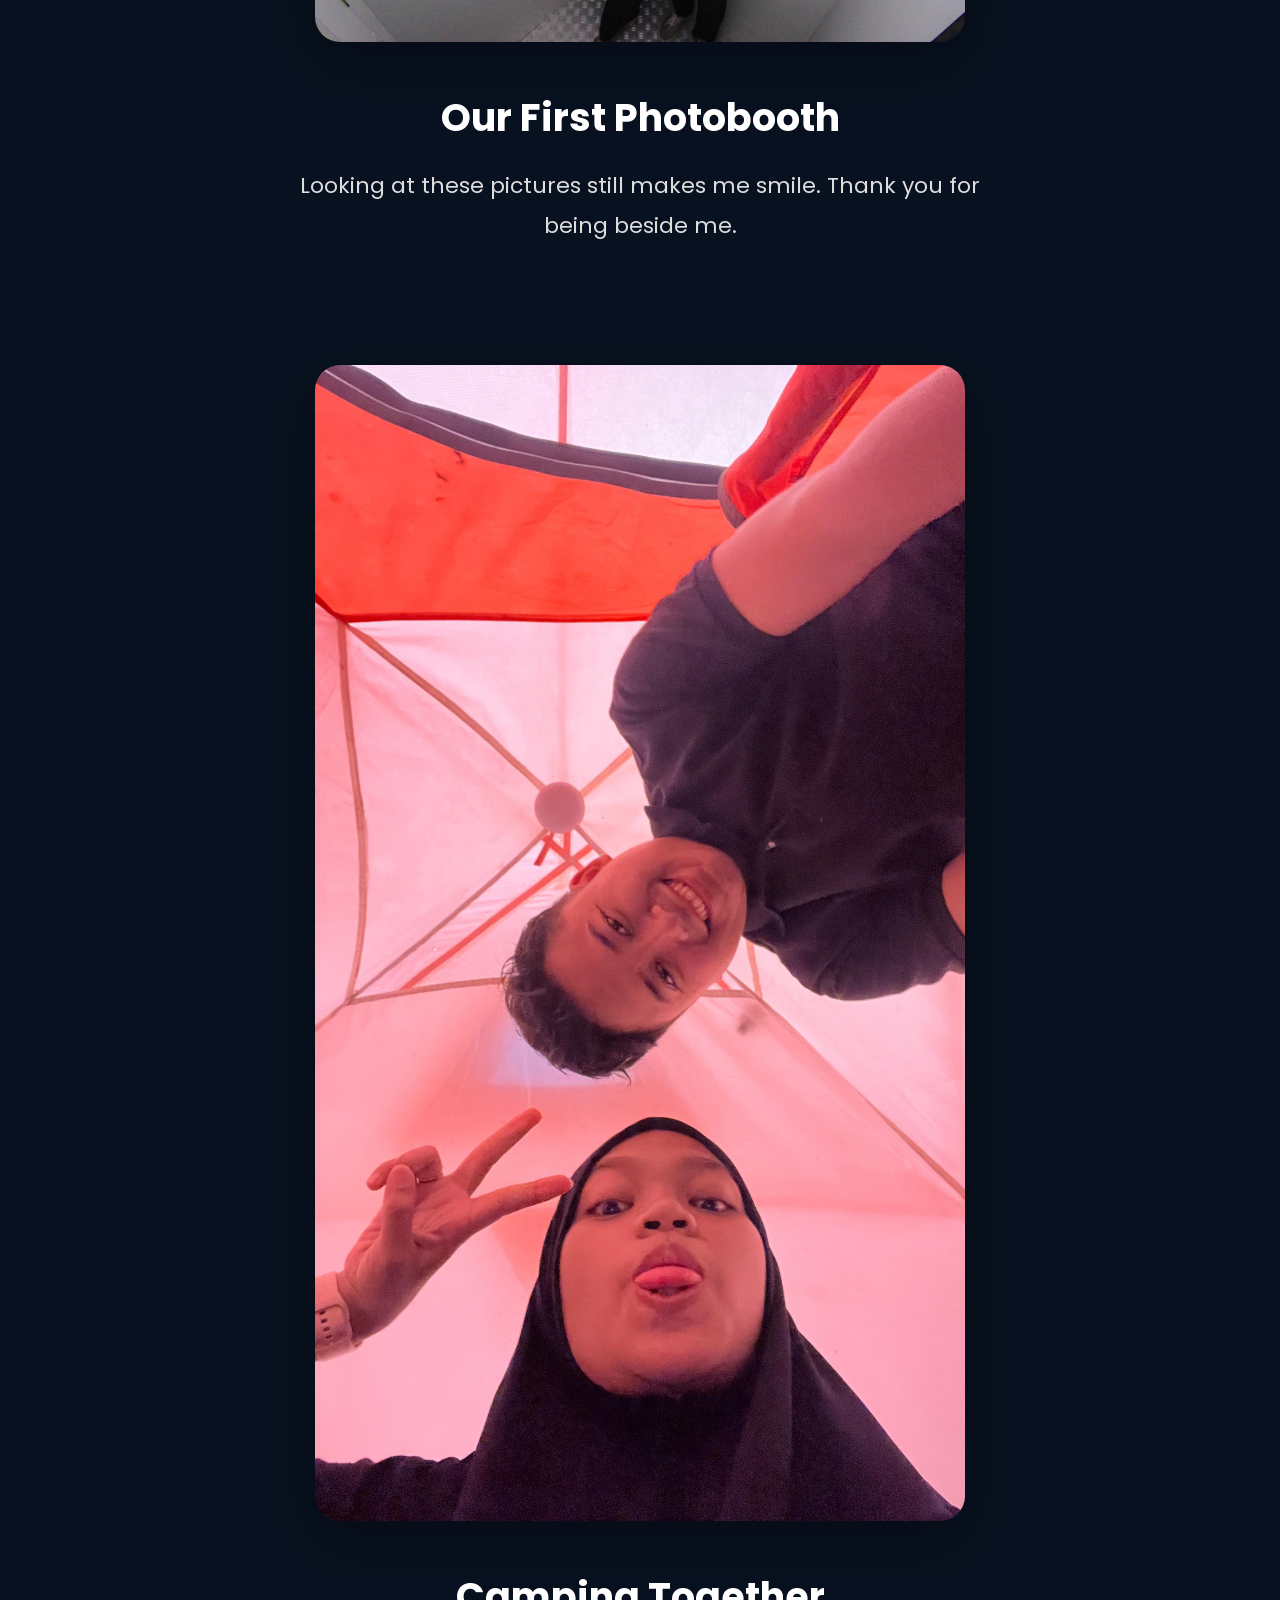
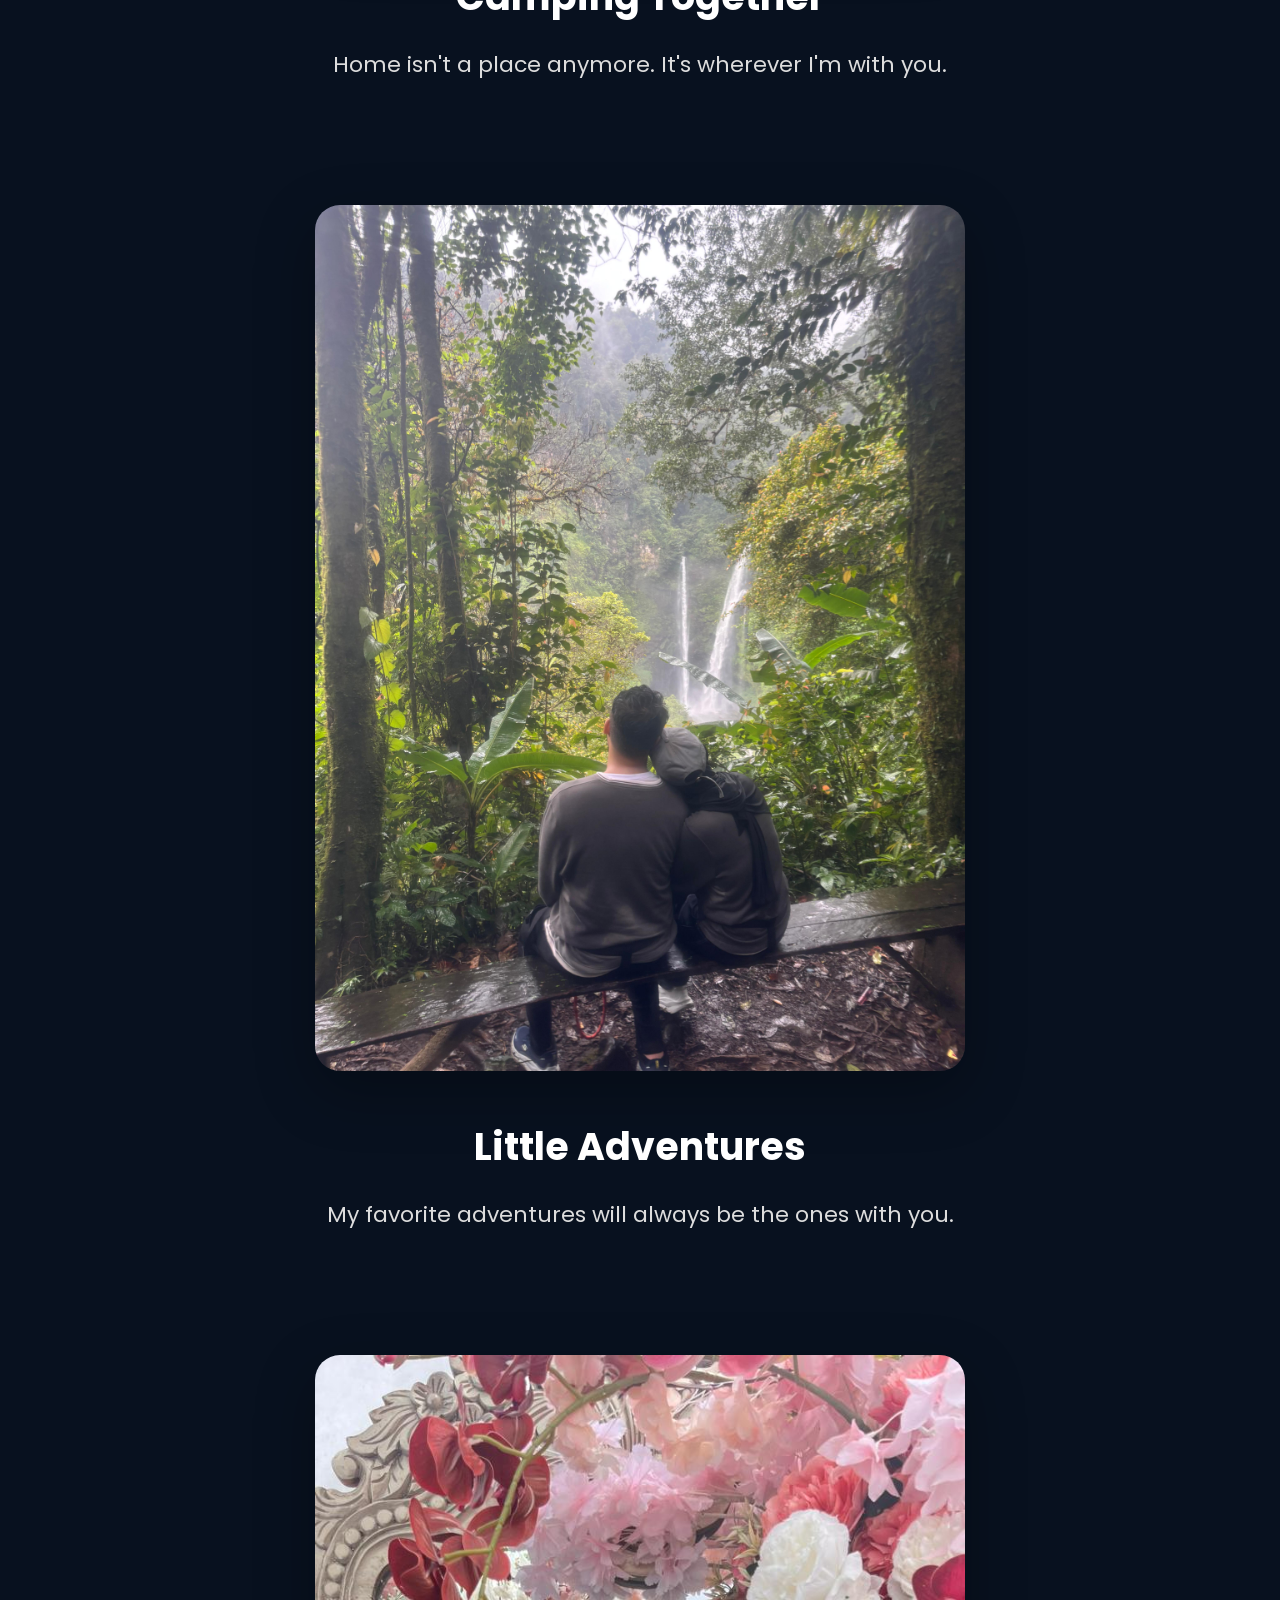
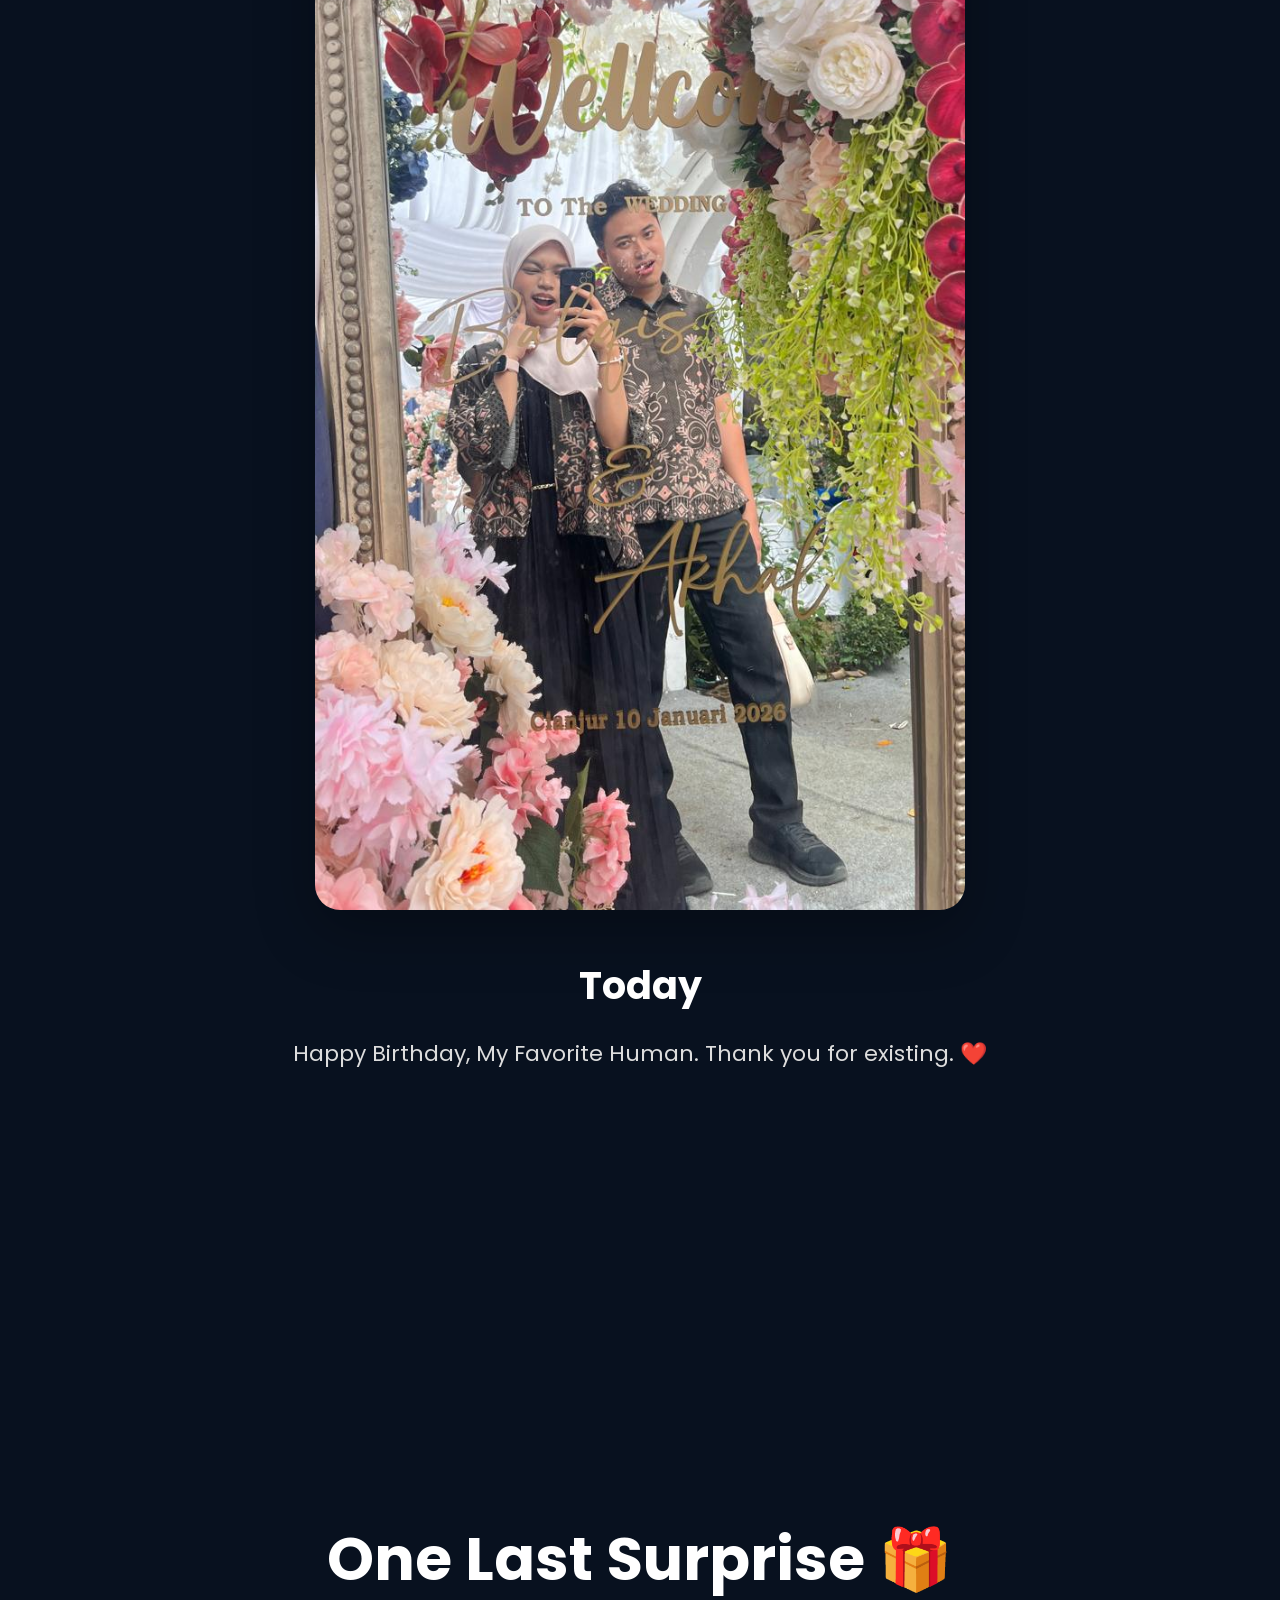
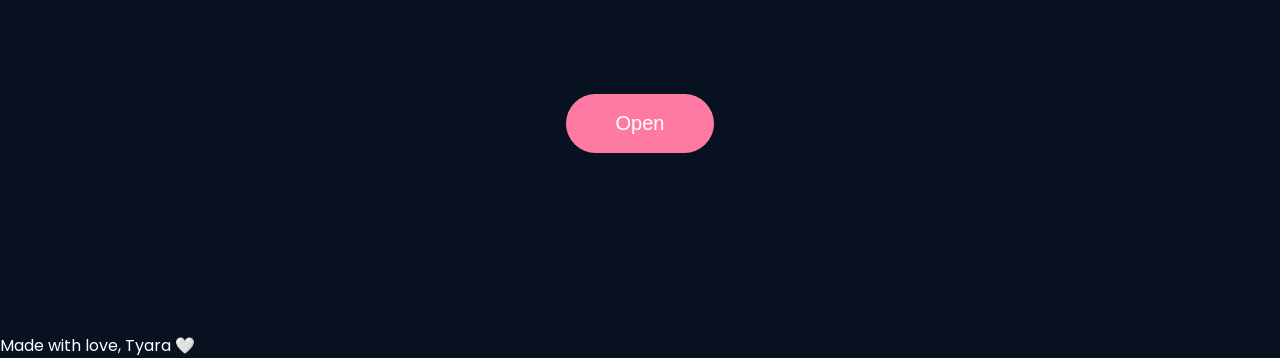
==== commit 8496034f: "Fix Safari dark mode" ====
--- a/gift.html
+++ b/gift.html
@@ -7,6 +7,9 @@
 
 <meta name="viewport"
 content="width=device-width, initial-scale=1.0">
+<meta name="color-scheme" content="only light">
+<meta name="theme-color" content="#08111f">
+
 
 <title>🎂 Happy Birthday, My Favorite Person</title>
 
--- a/css/style.css
+++ b/css/style.css
@@ -849,4 +849,57 @@
 
 color:white;
 
+}
+
+/* =========================
+   SAFARI DARK MODE FIX
+========================= */
+
+html{
+    color-scheme:light only;
+    background:#08111f;
+}
+
+body{
+    background:#08111f !important;
+    color:#ffffff !important;
+    -webkit-text-size-adjust:100%;
+}
+
+#intro{
+    background:#08111f !important;
+}
+
+.intro-content{
+    color:#ffffff !important;
+}
+
+#typing{
+    color:#ffffff !important;
+    -webkit-text-fill-color:#ffffff !important;
+}
+
+#subtitle{
+    color:#d7d7d7 !important;
+    -webkit-text-fill-color:#d7d7d7 !important;
+}
+
+#loadingText{
+    color:#ffffff !important;
+    -webkit-text-fill-color:#ffffff !important;
+}
+
+#loadingPercent{
+    color:#ff7aa2 !important;
+    -webkit-text-fill-color:#ff7aa2 !important;
+}
+
+#endingMovie{
+    background:#08111f !important;
+}
+
+.movieText,
+#movieTyping{
+    color:#ffffff !important;
+    -webkit-text-fill-color:#ffffff !important;
 }
